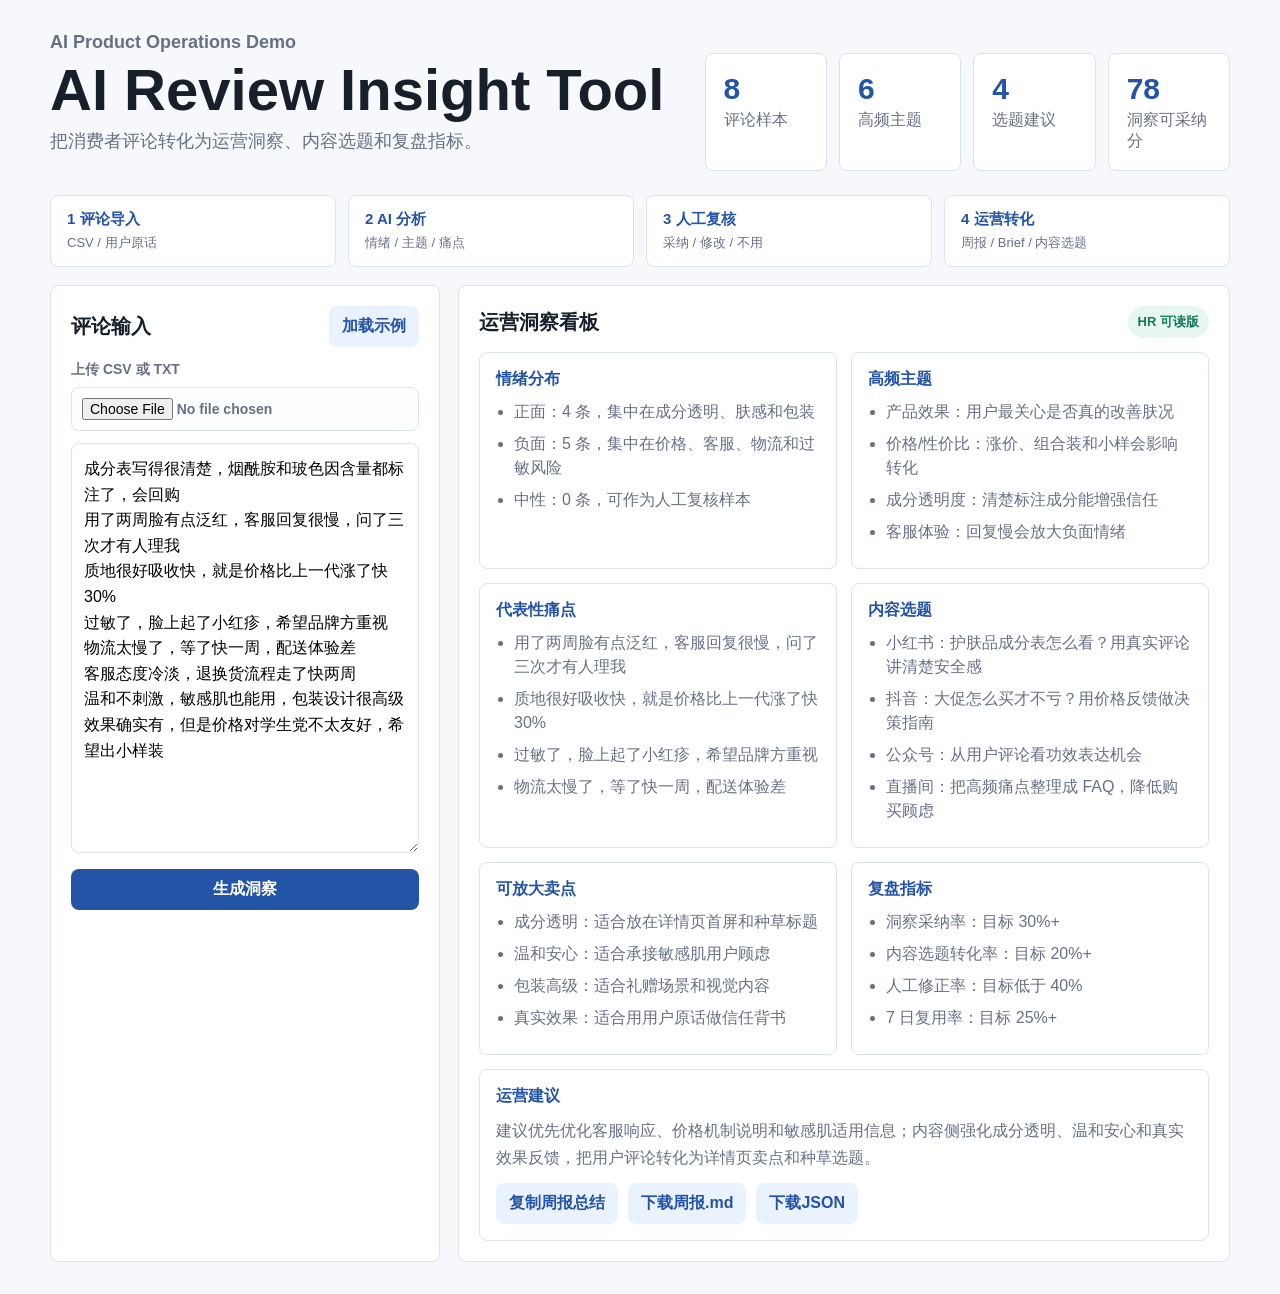
==== docs/index.html @ e7422383 "Add GitHub Pages demo entry" ====
<!doctype html>
<html lang="zh-CN">
  <head>
    <meta charset="UTF-8" />
    <meta name="viewport" content="width=device-width, initial-scale=1.0" />
    <title>AI Review Insight Tool</title>
    <link rel="stylesheet" href="style.css" />
  </head>
  <body>
    <main class="page">
      <section class="hero">
        <div>
          <p class="eyebrow">AI Product Operations Demo</p>
          <h1>AI Review Insight Tool</h1>
          <p>把消费者评论转化为运营洞察、内容选题和复盘指标。</p>
        </div>
        <div class="metrics">
          <div><strong id="reviewCount">25</strong><span>评论样本</span></div>
          <div><strong id="painCount">6</strong><span>高频主题</span></div>
          <div><strong id="topicCount">4</strong><span>选题建议</span></div>
          <div><strong id="adoptionScore">82</strong><span>洞察可采纳分</span></div>
        </div>
      </section>

      <section class="workflow">
        <div><strong>1 评论导入</strong><span>CSV / 用户原话</span></div>
        <div><strong>2 AI 分析</strong><span>情绪 / 主题 / 痛点</span></div>
        <div><strong>3 人工复核</strong><span>采纳 / 修改 / 不用</span></div>
        <div><strong>4 运营转化</strong><span>周报 / Brief / 内容选题</span></div>
      </section>

      <section class="workspace">
        <aside class="panel">
          <div class="panel-title">
            <h2>评论输入</h2>
            <button id="loadSample" type="button">加载示例</button>
          </div>
          <label class="file-control">
            上传 CSV 或 TXT
            <input id="fileInput" type="file" accept=".csv,.txt" />
          </label>
          <textarea id="reviewInput" rows="15"></textarea>
          <button class="primary" id="analyzeButton" type="button">生成洞察</button>
        </aside>

        <section class="panel">
          <div class="panel-title">
            <h2>运营洞察看板</h2>
            <span class="badge">HR 可读版</span>
          </div>
          <div class="grid">
            <article>
              <h3>情绪分布</h3>
              <ul id="sentimentList"></ul>
            </article>
            <article>
              <h3>高频主题</h3>
              <ul id="themeList"></ul>
            </article>
            <article>
              <h3>代表性痛点</h3>
              <ul id="painList"></ul>
            </article>
            <article>
              <h3>内容选题</h3>
              <ul id="contentList"></ul>
            </article>
            <article>
              <h3>可放大卖点</h3>
              <ul id="sellingList"></ul>
            </article>
            <article>
              <h3>复盘指标</h3>
              <ul id="metricList"></ul>
            </article>
          </div>
          <section class="advice">
            <h3>运营建议</h3>
            <p id="adviceText"></p>
            <div class="actions">
              <button id="copySummary" type="button">复制周报总结</button>
              <button id="downloadReport" type="button">下载周报.md</button>
              <button id="downloadJson" type="button">下载JSON</button>
            </div>
          </section>
        </section>
      </section>
    </main>
    <script src="app.js"></script>
  </body>
</html>
---- docs/style.css ----
:root {
  --bg: #f6f8fb;
  --surface: #fff;
  --line: #dbe3ef;
  --text: #17202a;
  --muted: #667085;
  --blue: #2454a6;
  --soft: #eaf1ff;
  --green: #13795b;
}

* {
  box-sizing: border-box;
}

body {
  margin: 0;
  font-family: -apple-system, BlinkMacSystemFont, "PingFang SC", "Microsoft YaHei", sans-serif;
  color: var(--text);
  background: var(--bg);
}

button,
textarea,
input {
  font: inherit;
}

.page {
  width: min(1180px, calc(100% - 32px));
  margin: 0 auto;
  padding: 32px 0;
}

.hero {
  display: grid;
  grid-template-columns: 1.2fr 1fr;
  gap: 24px;
  align-items: end;
  padding-bottom: 24px;
}

.eyebrow {
  margin: 0 0 8px;
  color: var(--blue);
  font-size: 13px;
  font-weight: 800;
}

h1,
h2,
h3,
p {
  margin-top: 0;
}

h1 {
  margin-bottom: 10px;
  font-size: clamp(34px, 5vw, 58px);
  line-height: 1;
}

.hero p {
  color: var(--muted);
  font-size: 18px;
}

.metrics {
  display: grid;
  grid-template-columns: repeat(4, 1fr);
  gap: 12px;
}

.metrics div,
.panel,
.grid article,
.advice,
.workflow div {
  border: 1px solid var(--line);
  border-radius: 8px;
  background: var(--surface);
}

.metrics div {
  padding: 18px;
}

.metrics strong {
  display: block;
  margin-bottom: 4px;
  color: var(--blue);
  font-size: 30px;
}

.metrics span,
li,
.advice p,
.workflow span {
  color: var(--muted);
}

.workflow {
  display: grid;
  grid-template-columns: repeat(4, 1fr);
  gap: 12px;
  margin-bottom: 18px;
}

.workflow div {
  padding: 14px 16px;
}

.workflow strong,
.workflow span {
  display: block;
}

.workflow strong {
  margin-bottom: 5px;
  color: var(--blue);
  font-size: 15px;
}

.workflow span {
  font-size: 13px;
}

.workspace {
  display: grid;
  grid-template-columns: 390px minmax(0, 1fr);
  gap: 18px;
}

.panel {
  padding: 20px;
}

.panel-title {
  display: flex;
  align-items: center;
  justify-content: space-between;
  gap: 12px;
  margin-bottom: 14px;
}

.panel-title h2 {
  margin-bottom: 0;
  font-size: 20px;
}

button {
  border: 0;
  border-radius: 8px;
  padding: 10px 13px;
  color: var(--blue);
  background: var(--soft);
  cursor: pointer;
  font-weight: 800;
}

.primary {
  width: 100%;
  margin-top: 12px;
  color: #fff;
  background: var(--blue);
}

.file-control {
  display: grid;
  gap: 8px;
  margin-bottom: 12px;
  color: var(--muted);
  font-size: 14px;
  font-weight: 700;
}

.file-control input {
  width: 100%;
  border: 1px solid var(--line);
  border-radius: 8px;
  padding: 10px;
  background: #fbfdff;
  color: var(--muted);
}

textarea {
  width: 100%;
  min-height: 360px;
  border: 1px solid var(--line);
  border-radius: 8px;
  padding: 12px;
  resize: vertical;
  line-height: 1.6;
}

.badge {
  border-radius: 999px;
  padding: 7px 10px;
  color: var(--green);
  background: #e8f6f2;
  font-size: 13px;
  font-weight: 800;
}

.grid {
  display: grid;
  grid-template-columns: repeat(2, minmax(0, 1fr));
  gap: 14px;
}

.grid article,
.advice {
  padding: 16px;
}

h3 {
  margin-bottom: 10px;
  color: var(--blue);
  font-size: 16px;
}

ul {
  margin: 0;
  padding-left: 18px;
}

li {
  margin-bottom: 8px;
  line-height: 1.5;
}

.advice {
  margin-top: 14px;
}

.advice p {
  margin-bottom: 0;
  line-height: 1.7;
}

.actions {
  display: flex;
  flex-wrap: wrap;
  gap: 10px;
  margin-top: 12px;
}

@media (max-width: 880px) {
  .hero,
  .workspace,
  .metrics,
  .grid,
  .workflow {
    grid-template-columns: 1fr;
  }
}
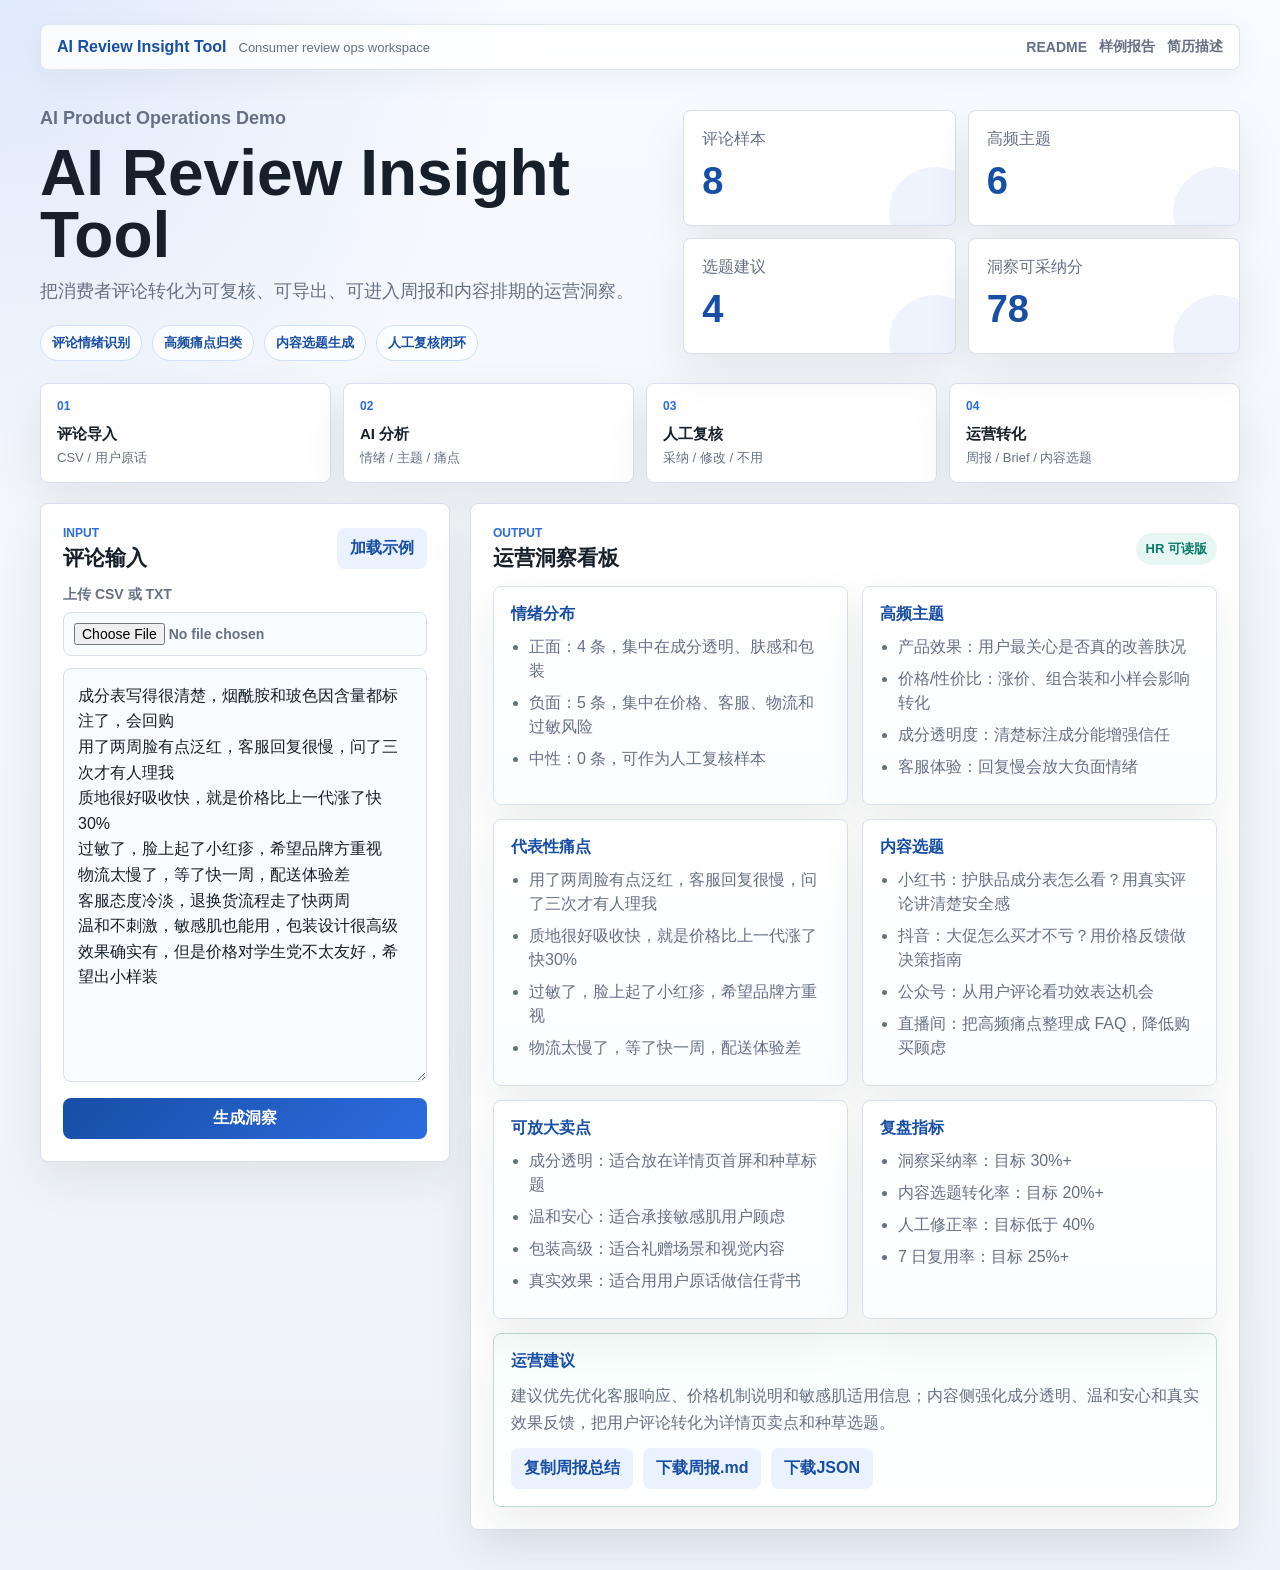
==== commit 3db5891a: "Polish demo page visual design" ====
--- a/docs/index.html
+++ b/docs/index.html
@@ -8,31 +8,52 @@
   </head>
   <body>
     <main class="page">
+      <header class="topbar">
+        <div>
+          <strong>AI Review Insight Tool</strong>
+          <span>Consumer review ops workspace</span>
+        </div>
+        <nav aria-label="Project links">
+          <a href="https://github.com/mluo87716-png/ai-review-insight-tool">README</a>
+          <a href="https://github.com/mluo87716-png/ai-review-insight-tool/blob/main/output/insight_report.md">样例报告</a>
+          <a href="https://github.com/mluo87716-png/ai-review-insight-tool/blob/main/docs/resume-summary.md">简历描述</a>
+        </nav>
+      </header>
+
       <section class="hero">
         <div>
           <p class="eyebrow">AI Product Operations Demo</p>
           <h1>AI Review Insight Tool</h1>
-          <p>把消费者评论转化为运营洞察、内容选题和复盘指标。</p>
+          <p>把消费者评论转化为可复核、可导出、可进入周报和内容排期的运营洞察。</p>
+          <div class="hero-tags" aria-label="Core capabilities">
+            <span>评论情绪识别</span>
+            <span>高频痛点归类</span>
+            <span>内容选题生成</span>
+            <span>人工复核闭环</span>
+          </div>
         </div>
         <div class="metrics">
-          <div><strong id="reviewCount">25</strong><span>评论样本</span></div>
-          <div><strong id="painCount">6</strong><span>高频主题</span></div>
-          <div><strong id="topicCount">4</strong><span>选题建议</span></div>
-          <div><strong id="adoptionScore">82</strong><span>洞察可采纳分</span></div>
+          <div><span>评论样本</span><strong id="reviewCount">25</strong></div>
+          <div><span>高频主题</span><strong id="painCount">6</strong></div>
+          <div><span>选题建议</span><strong id="topicCount">4</strong></div>
+          <div><span>洞察可采纳分</span><strong id="adoptionScore">82</strong></div>
         </div>
       </section>
 
       <section class="workflow">
-        <div><strong>1 评论导入</strong><span>CSV / 用户原话</span></div>
-        <div><strong>2 AI 分析</strong><span>情绪 / 主题 / 痛点</span></div>
-        <div><strong>3 人工复核</strong><span>采纳 / 修改 / 不用</span></div>
-        <div><strong>4 运营转化</strong><span>周报 / Brief / 内容选题</span></div>
+        <div><span>01</span><strong>评论导入</strong><small>CSV / 用户原话</small></div>
+        <div><span>02</span><strong>AI 分析</strong><small>情绪 / 主题 / 痛点</small></div>
+        <div><span>03</span><strong>人工复核</strong><small>采纳 / 修改 / 不用</small></div>
+        <div><span>04</span><strong>运营转化</strong><small>周报 / Brief / 内容选题</small></div>
       </section>
 
       <section class="workspace">
         <aside class="panel">
           <div class="panel-title">
-            <h2>评论输入</h2>
+            <div>
+              <p class="section-kicker">Input</p>
+              <h2>评论输入</h2>
+            </div>
             <button id="loadSample" type="button">加载示例</button>
           </div>
           <label class="file-control">
@@ -45,7 +66,10 @@
 
         <section class="panel">
           <div class="panel-title">
-            <h2>运营洞察看板</h2>
+            <div>
+              <p class="section-kicker">Output</p>
+              <h2>运营洞察看板</h2>
+            </div>
             <span class="badge">HR 可读版</span>
           </div>
           <div class="grid">
--- a/docs/style.css
+++ b/docs/style.css
@@ -1,12 +1,16 @@
 :root {
-  --bg: #f6f8fb;
-  --surface: #fff;
-  --line: #dbe3ef;
+  --bg: #f3f6fb;
+  --surface: #ffffff;
+  --surface-soft: #f8fbff;
+  --line: #d7e0ec;
   --text: #17202a;
   --muted: #667085;
-  --blue: #2454a6;
-  --soft: #eaf1ff;
-  --green: #13795b;
+  --blue: #174ea6;
+  --blue-2: #2d6cdf;
+  --soft: #eaf2ff;
+  --green: #087c6b;
+  --green-soft: #e7f6f2;
+  --shadow: 0 18px 45px rgba(23, 32, 42, 0.08);
 }
 
 * {
@@ -17,7 +21,9 @@
   margin: 0;
   font-family: -apple-system, BlinkMacSystemFont, "PingFang SC", "Microsoft YaHei", sans-serif;
   color: var(--text);
-  background: var(--bg);
+  background:
+    radial-gradient(circle at top left, rgba(45, 108, 223, 0.12), transparent 32rem),
+    linear-gradient(180deg, #f8fbff 0%, var(--bg) 36%, #eef3f9 100%);
 }
 
 button,
@@ -27,17 +33,58 @@
 }
 
 .page {
-  width: min(1180px, calc(100% - 32px));
+  width: min(1200px, calc(100% - 32px));
   margin: 0 auto;
-  padding: 32px 0;
+  padding: 24px 0 40px;
+}
+
+.topbar {
+  display: flex;
+  align-items: center;
+  justify-content: space-between;
+  gap: 20px;
+  margin-bottom: 34px;
+  border: 1px solid rgba(215, 224, 236, 0.8);
+  border-radius: 8px;
+  padding: 13px 16px;
+  background: rgba(255, 255, 255, 0.78);
+  box-shadow: 0 8px 30px rgba(23, 32, 42, 0.05);
+  backdrop-filter: blur(14px);
+}
+
+.topbar div,
+.topbar nav {
+  display: flex;
+  align-items: center;
+  gap: 12px;
+}
+
+.topbar strong {
+  color: var(--blue);
+}
+
+.topbar span {
+  color: var(--muted);
+  font-size: 13px;
+}
+
+.topbar a {
+  color: var(--muted);
+  font-size: 14px;
+  font-weight: 700;
+  text-decoration: none;
+}
+
+.topbar a:hover {
+  color: var(--blue);
 }
 
 .hero {
   display: grid;
-  grid-template-columns: 1.2fr 1fr;
-  gap: 24px;
-  align-items: end;
-  padding-bottom: 24px;
+  grid-template-columns: minmax(0, 1.05fr) minmax(420px, 0.95fr);
+  gap: 28px;
+  align-items: center;
+  padding-bottom: 22px;
 }
 
 .eyebrow {
@@ -56,18 +103,38 @@
 
 h1 {
   margin-bottom: 10px;
-  font-size: clamp(34px, 5vw, 58px);
-  line-height: 1;
+  font-size: clamp(38px, 5vw, 64px);
+  line-height: 0.98;
+  letter-spacing: 0;
 }
 
 .hero p {
+  max-width: 680px;
   color: var(--muted);
   font-size: 18px;
+  line-height: 1.65;
+}
+
+.hero-tags {
+  display: flex;
+  flex-wrap: wrap;
+  gap: 10px;
+  margin-top: 18px;
+}
+
+.hero-tags span {
+  border: 1px solid #cfe0f8;
+  border-radius: 999px;
+  padding: 8px 11px;
+  color: var(--blue);
+  background: rgba(255, 255, 255, 0.72);
+  font-size: 13px;
+  font-weight: 800;
 }
 
 .metrics {
   display: grid;
-  grid-template-columns: repeat(4, 1fr);
+  grid-template-columns: repeat(2, minmax(0, 1fr));
   gap: 12px;
 }
 
@@ -79,60 +146,85 @@
   border: 1px solid var(--line);
   border-radius: 8px;
   background: var(--surface);
+  box-shadow: var(--shadow);
 }
 
 .metrics div {
+  position: relative;
+  overflow: hidden;
+  min-height: 116px;
   padding: 18px;
 }
 
-.metrics strong {
-  display: block;
-  margin-bottom: 4px;
-  color: var(--blue);
-  font-size: 30px;
+.metrics div::after {
+  position: absolute;
+  right: -26px;
+  bottom: -34px;
+  width: 92px;
+  height: 92px;
+  border-radius: 999px;
+  background: rgba(45, 108, 223, 0.08);
+  content: "";
 }
 
 .metrics span,
 li,
 .advice p,
-.workflow span {
-  color: var(--muted);
+.workflow small {
+  color: var(--muted);
+}
+
+.metrics strong {
+  display: block;
+  margin-top: 12px;
+  color: var(--blue);
+  font-size: 38px;
+  line-height: 1;
 }
 
 .workflow {
   display: grid;
   grid-template-columns: repeat(4, 1fr);
   gap: 12px;
-  margin-bottom: 18px;
+  margin-bottom: 20px;
 }
 
 .workflow div {
-  padding: 14px 16px;
+  padding: 15px 16px;
 }
 
 .workflow strong,
+.workflow span,
+.workflow small {
+  display: block;
+}
+
 .workflow span {
-  display: block;
+  margin-bottom: 12px;
+  color: var(--blue-2);
+  font-size: 12px;
+  font-weight: 900;
 }
 
 .workflow strong {
   margin-bottom: 5px;
-  color: var(--blue);
+  color: var(--text);
   font-size: 15px;
 }
 
-.workflow span {
+.workflow small {
   font-size: 13px;
 }
 
 .workspace {
   display: grid;
-  grid-template-columns: 390px minmax(0, 1fr);
-  gap: 18px;
+  grid-template-columns: 410px minmax(0, 1fr);
+  gap: 20px;
+  align-items: start;
 }
 
 .panel {
-  padding: 20px;
+  padding: 22px;
 }
 
 .panel-title {
@@ -145,7 +237,16 @@
 
 .panel-title h2 {
   margin-bottom: 0;
-  font-size: 20px;
+  font-size: 21px;
+}
+
+.section-kicker {
+  margin-bottom: 4px;
+  color: var(--blue-2);
+  font-size: 12px;
+  font-weight: 900;
+  letter-spacing: 0;
+  text-transform: uppercase;
 }
 
 button {
@@ -156,13 +257,19 @@
   background: var(--soft);
   cursor: pointer;
   font-weight: 800;
+  transition: transform 0.15s ease, box-shadow 0.15s ease, background 0.15s ease;
+}
+
+button:hover {
+  transform: translateY(-1px);
+  box-shadow: 0 8px 18px rgba(23, 78, 166, 0.13);
 }
 
 .primary {
   width: 100%;
   margin-top: 12px;
-  color: #fff;
-  background: var(--blue);
+  color: #ffffff;
+  background: linear-gradient(135deg, var(--blue), var(--blue-2));
 }
 
 .file-control {
@@ -179,8 +286,8 @@
   border: 1px solid var(--line);
   border-radius: 8px;
   padding: 10px;
-  background: #fbfdff;
-  color: var(--muted);
+  color: var(--muted);
+  background: var(--surface-soft);
 }
 
 textarea {
@@ -188,16 +295,25 @@
   min-height: 360px;
   border: 1px solid var(--line);
   border-radius: 8px;
-  padding: 12px;
+  padding: 14px;
   resize: vertical;
+  color: var(--text);
+  background: var(--surface-soft);
   line-height: 1.6;
+  outline: none;
+}
+
+textarea:focus,
+.file-control input:focus {
+  border-color: #8fb4ef;
+  box-shadow: 0 0 0 3px rgba(45, 108, 223, 0.12);
 }
 
 .badge {
   border-radius: 999px;
   padding: 7px 10px;
   color: var(--green);
-  background: #e8f6f2;
+  background: var(--green-soft);
   font-size: 13px;
   font-weight: 800;
 }
@@ -210,7 +326,15 @@
 
 .grid article,
 .advice {
-  padding: 16px;
+  padding: 17px;
+}
+
+.grid article {
+  background: linear-gradient(180deg, #ffffff 0%, #fbfdff 100%);
+}
+
+.grid article:hover {
+  border-color: #bdd0ed;
 }
 
 h3 {
@@ -231,6 +355,8 @@
 
 .advice {
   margin-top: 14px;
+  border-color: #bddccd;
+  background: linear-gradient(180deg, #f7fffc 0%, #ffffff 100%);
 }
 
 .advice p {
@@ -246,6 +372,13 @@
 }
 
 @media (max-width: 880px) {
+  .topbar,
+  .topbar div,
+  .topbar nav {
+    align-items: flex-start;
+    flex-direction: column;
+  }
+
   .hero,
   .workspace,
   .metrics,
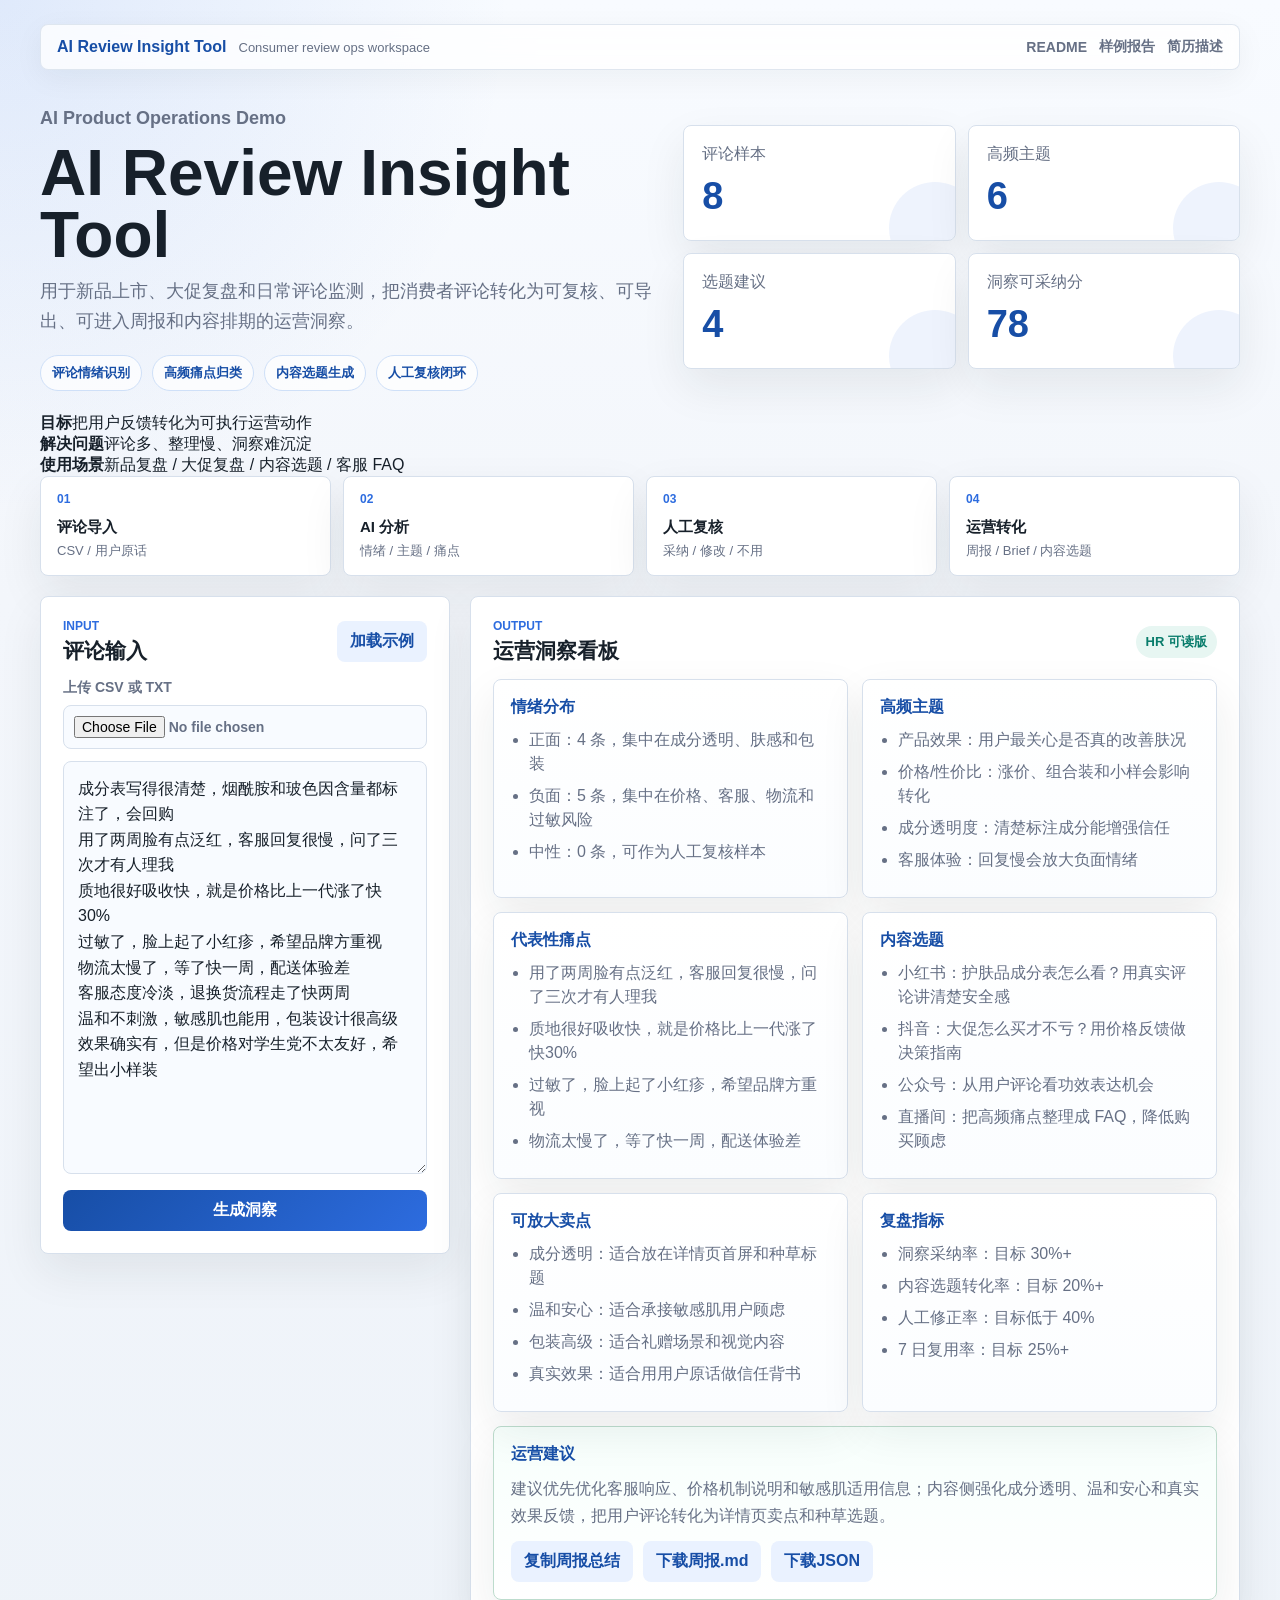
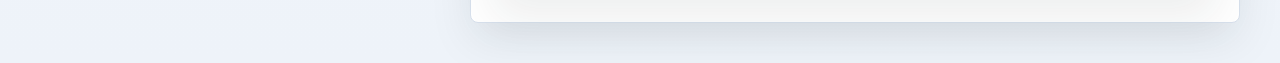
==== commit 8a5975f1: "Update GitHub links after username change" ====
--- a/docs/index.html
+++ b/docs/index.html
@@ -14,9 +14,9 @@
           <span>Consumer review ops workspace</span>
         </div>
         <nav aria-label="Project links">
-          <a href="https://github.com/mluo87716-png/ai-review-insight-tool">README</a>
-          <a href="https://github.com/mluo87716-png/ai-review-insight-tool/blob/main/output/insight_report.md">样例报告</a>
-          <a href="https://github.com/mluo87716-png/ai-review-insight-tool/blob/main/docs/resume-summary.md">简历描述</a>
+          <a href="https://github.com/Sophia7877/ai-review-insight-tool">README</a>
+          <a href="https://github.com/Sophia7877/ai-review-insight-tool/blob/main/output/insight_report.md">样例报告</a>
+          <a href="https://github.com/Sophia7877/ai-review-insight-tool/blob/main/docs/resume-summary.md">简历描述</a>
         </nav>
       </header>
 
@@ -24,7 +24,7 @@
         <div>
           <p class="eyebrow">AI Product Operations Demo</p>
           <h1>AI Review Insight Tool</h1>
-          <p>把消费者评论转化为可复核、可导出、可进入周报和内容排期的运营洞察。</p>
+          <p>用于新品上市、大促复盘和日常评论监测，把消费者评论转化为可复核、可导出、可进入周报和内容排期的运营洞察。</p>
           <div class="hero-tags" aria-label="Core capabilities">
             <span>评论情绪识别</span>
             <span>高频痛点归类</span>
@@ -38,6 +38,12 @@
           <div><span>选题建议</span><strong id="topicCount">4</strong></div>
           <div><span>洞察可采纳分</span><strong id="adoptionScore">82</strong></div>
         </div>
+      </section>
+
+      <section class="scenario-strip" aria-label="Use scenarios">
+        <div><strong>目标</strong><span>把用户反馈转化为可执行运营动作</span></div>
+        <div><strong>解决问题</strong><span>评论多、整理慢、洞察难沉淀</span></div>
+        <div><strong>使用场景</strong><span>新品复盘 / 大促复盘 / 内容选题 / 客服 FAQ</span></div>
       </section>
 
       <section class="workflow">
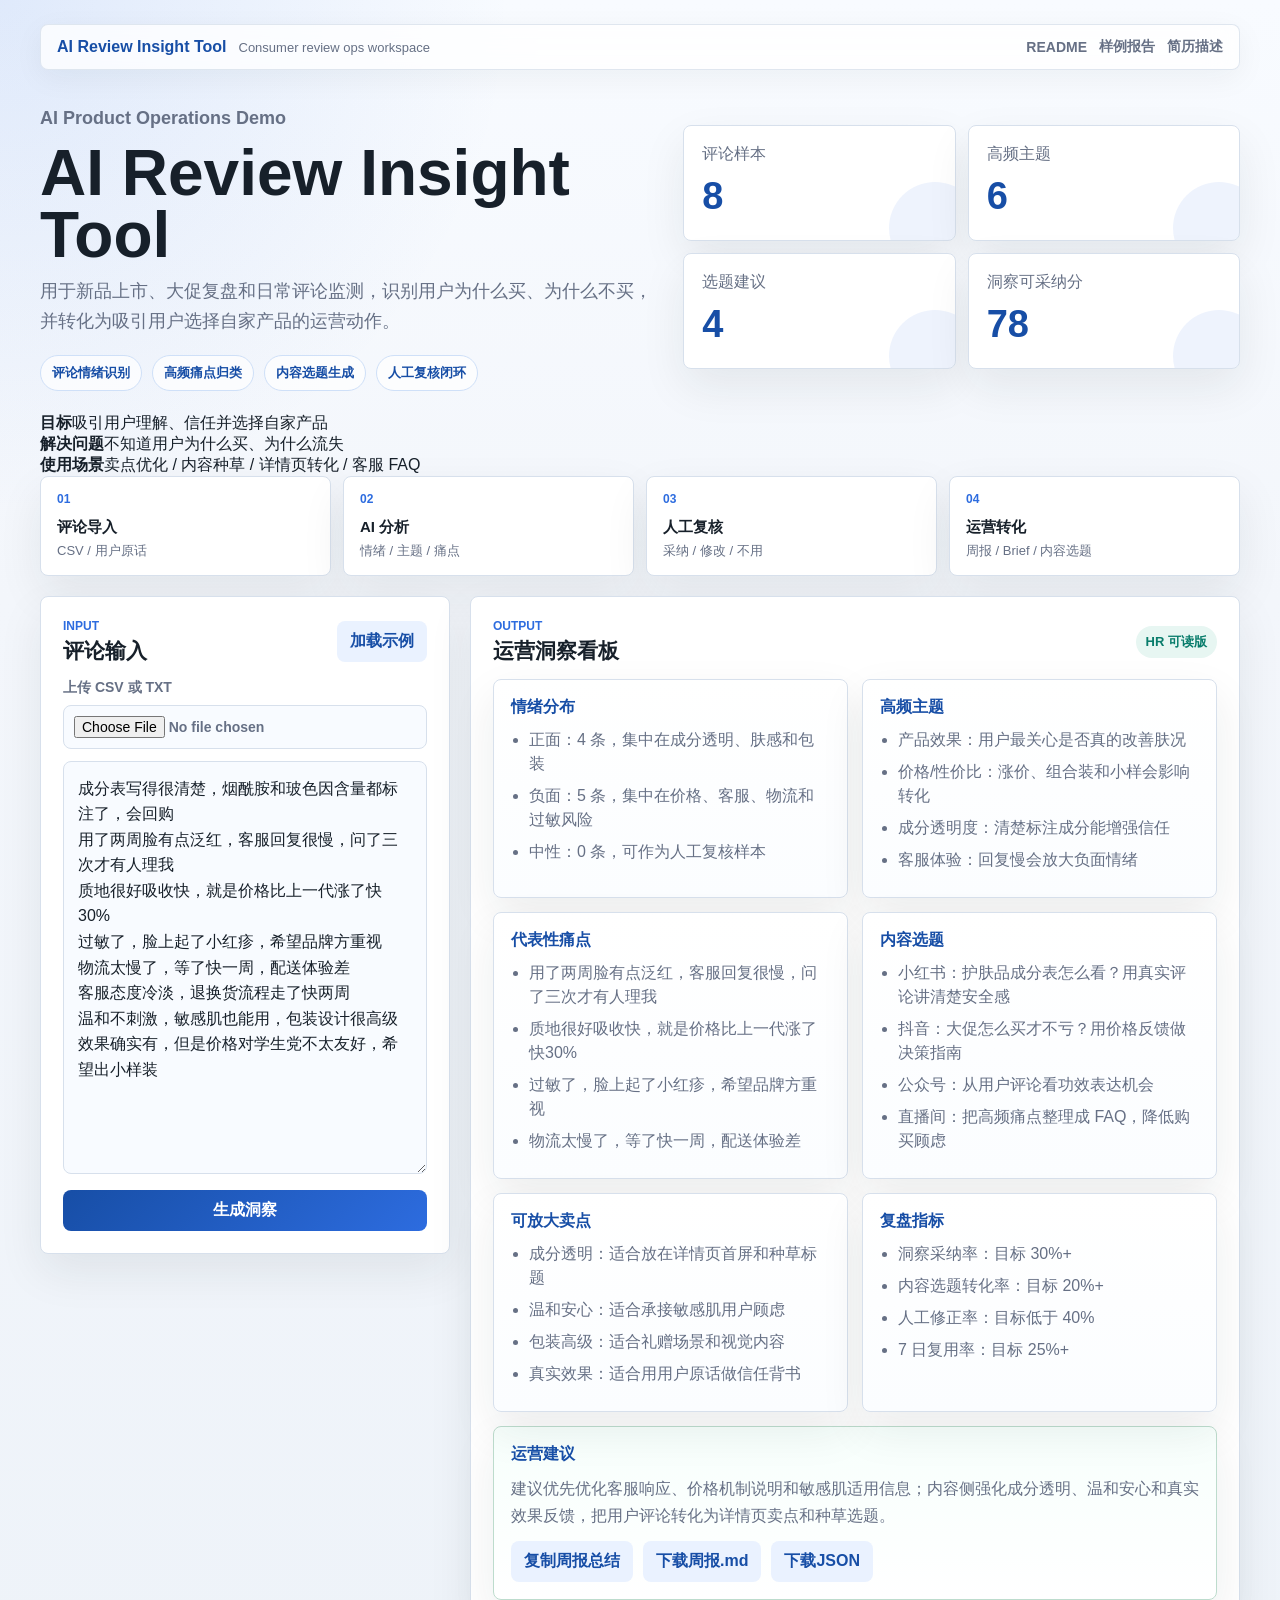
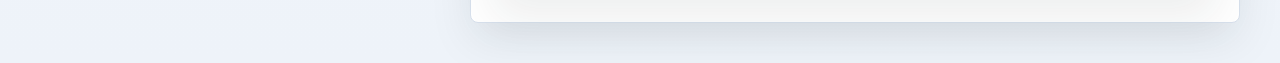
==== commit 65c57a7a: "Emphasize operations conversion value" ====
--- a/docs/index.html
+++ b/docs/index.html
@@ -24,7 +24,7 @@
         <div>
           <p class="eyebrow">AI Product Operations Demo</p>
           <h1>AI Review Insight Tool</h1>
-          <p>用于新品上市、大促复盘和日常评论监测，把消费者评论转化为可复核、可导出、可进入周报和内容排期的运营洞察。</p>
+          <p>用于新品上市、大促复盘和日常评论监测，识别用户为什么买、为什么不买，并转化为吸引用户选择自家产品的运营动作。</p>
           <div class="hero-tags" aria-label="Core capabilities">
             <span>评论情绪识别</span>
             <span>高频痛点归类</span>
@@ -41,9 +41,9 @@
       </section>
 
       <section class="scenario-strip" aria-label="Use scenarios">
-        <div><strong>目标</strong><span>把用户反馈转化为可执行运营动作</span></div>
-        <div><strong>解决问题</strong><span>评论多、整理慢、洞察难沉淀</span></div>
-        <div><strong>使用场景</strong><span>新品复盘 / 大促复盘 / 内容选题 / 客服 FAQ</span></div>
+        <div><strong>目标</strong><span>吸引用户理解、信任并选择自家产品</span></div>
+        <div><strong>解决问题</strong><span>不知道用户为什么买、为什么流失</span></div>
+        <div><strong>使用场景</strong><span>卖点优化 / 内容种草 / 详情页转化 / 客服 FAQ</span></div>
       </section>
 
       <section class="workflow">
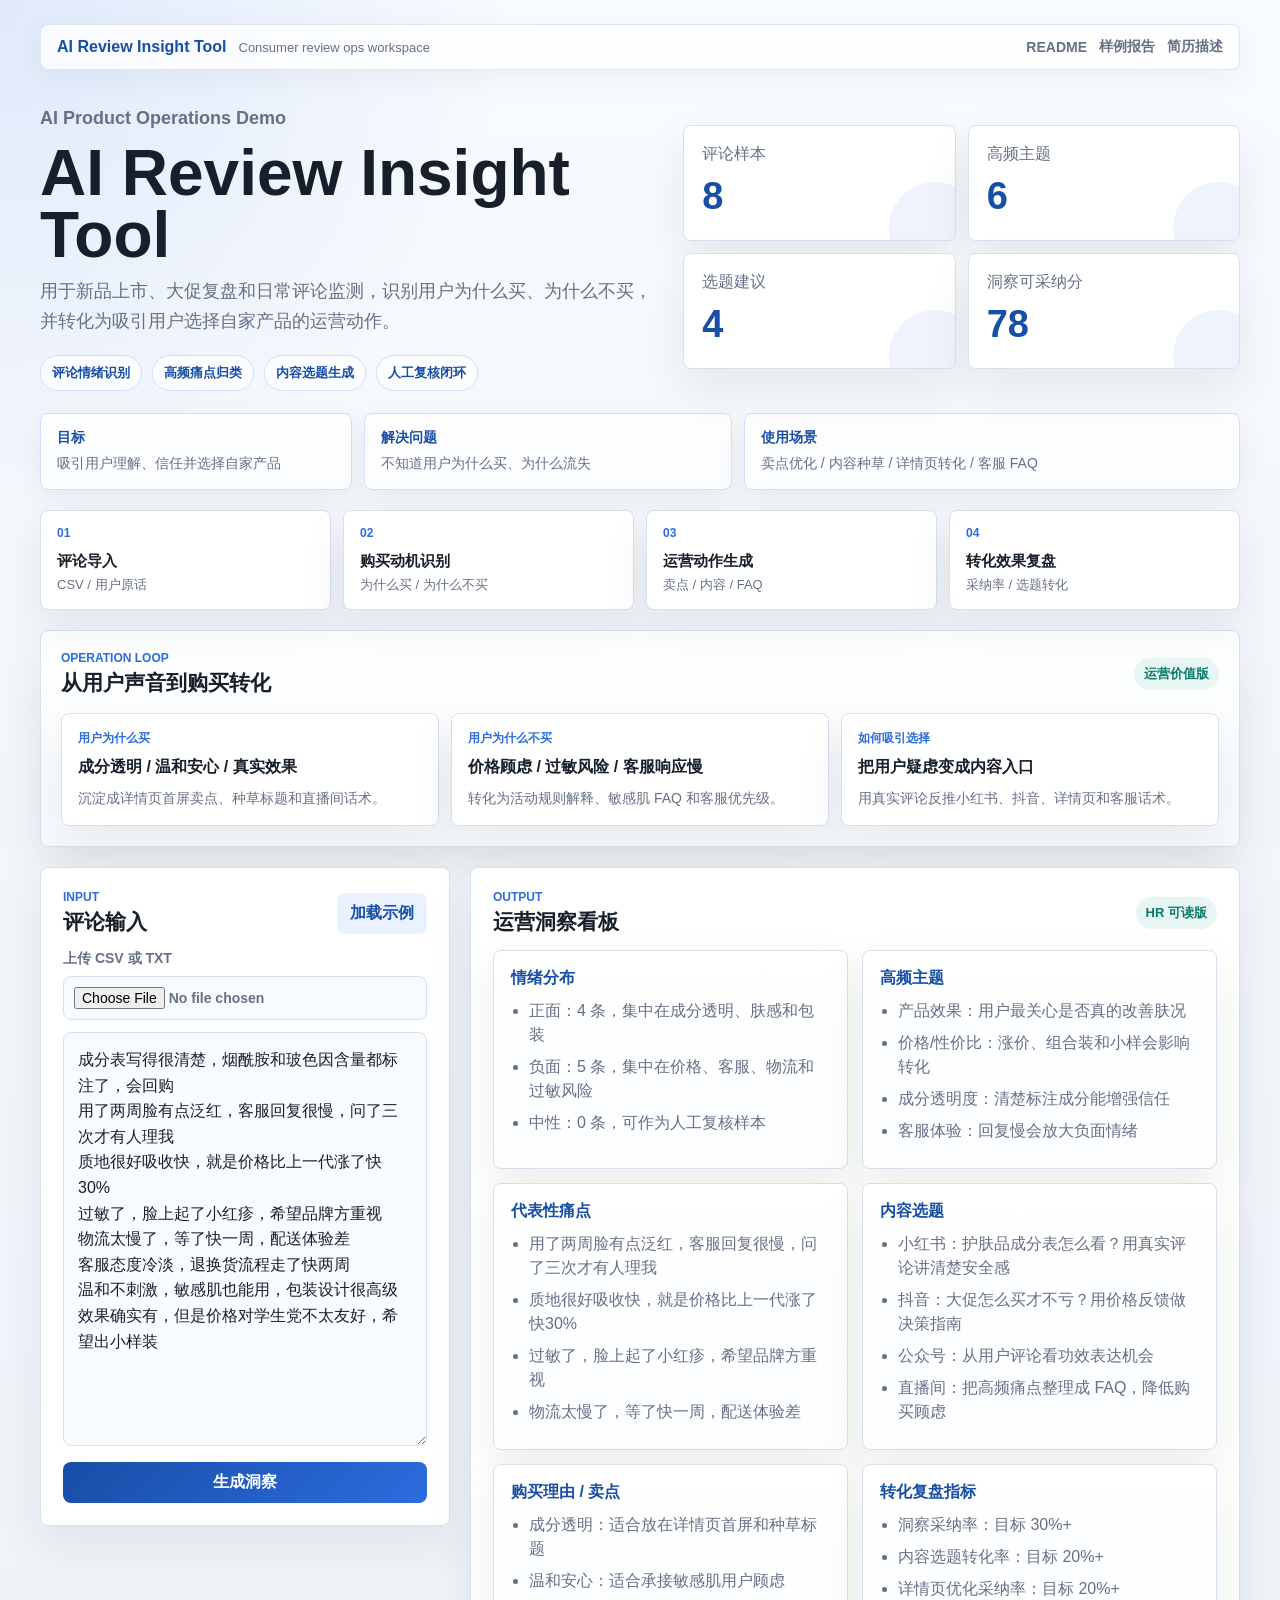
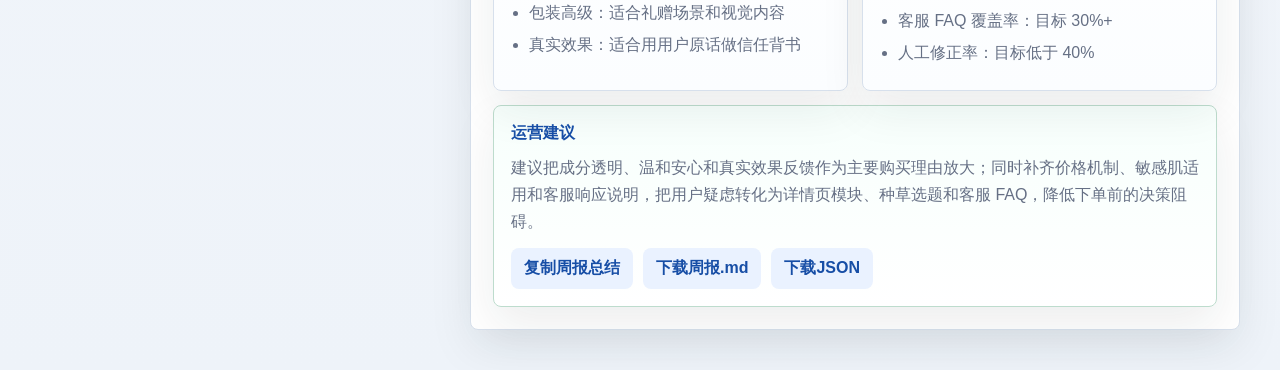
==== commit 6e077289: "Upgrade operations conversion narrative" ====
--- a/docs/index.html
+++ b/docs/index.html
@@ -48,9 +48,36 @@
 
       <section class="workflow">
         <div><span>01</span><strong>评论导入</strong><small>CSV / 用户原话</small></div>
-        <div><span>02</span><strong>AI 分析</strong><small>情绪 / 主题 / 痛点</small></div>
-        <div><span>03</span><strong>人工复核</strong><small>采纳 / 修改 / 不用</small></div>
-        <div><span>04</span><strong>运营转化</strong><small>周报 / Brief / 内容选题</small></div>
+        <div><span>02</span><strong>购买动机识别</strong><small>为什么买 / 为什么不买</small></div>
+        <div><span>03</span><strong>运营动作生成</strong><small>卖点 / 内容 / FAQ</small></div>
+        <div><span>04</span><strong>转化效果复盘</strong><small>采纳率 / 选题转化</small></div>
+      </section>
+
+      <section class="conversion-map">
+        <div class="panel-title">
+          <div>
+            <p class="section-kicker">Operation Loop</p>
+            <h2>从用户声音到购买转化</h2>
+          </div>
+          <span class="badge">运营价值版</span>
+        </div>
+        <div class="conversion-grid">
+          <article>
+            <span>用户为什么买</span>
+            <strong>成分透明 / 温和安心 / 真实效果</strong>
+            <p>沉淀成详情页首屏卖点、种草标题和直播间话术。</p>
+          </article>
+          <article>
+            <span>用户为什么不买</span>
+            <strong>价格顾虑 / 过敏风险 / 客服响应慢</strong>
+            <p>转化为活动规则解释、敏感肌 FAQ 和客服优先级。</p>
+          </article>
+          <article>
+            <span>如何吸引选择</span>
+            <strong>把用户疑虑变成内容入口</strong>
+            <p>用真实评论反推小红书、抖音、详情页和客服话术。</p>
+          </article>
+        </div>
       </section>
 
       <section class="workspace">
@@ -96,11 +123,11 @@
               <ul id="contentList"></ul>
             </article>
             <article>
-              <h3>可放大卖点</h3>
+              <h3>购买理由 / 卖点</h3>
               <ul id="sellingList"></ul>
             </article>
             <article>
-              <h3>复盘指标</h3>
+              <h3>转化复盘指标</h3>
               <ul id="metricList"></ul>
             </article>
           </div>
--- a/docs/style.css
+++ b/docs/style.css
@@ -142,7 +142,9 @@
 .panel,
 .grid article,
 .advice,
-.workflow div {
+.workflow div,
+.conversion-map,
+.conversion-grid article {
   border: 1px solid var(--line);
   border-radius: 8px;
   background: var(--surface);
@@ -189,8 +191,86 @@
   margin-bottom: 20px;
 }
 
+.scenario-strip {
+  display: grid;
+  grid-template-columns: 0.85fr 1fr 1.35fr;
+  gap: 12px;
+  margin-bottom: 20px;
+}
+
+.scenario-strip div {
+  border: 1px solid #cfe0f8;
+  border-radius: 8px;
+  padding: 15px 16px;
+  background: rgba(255, 255, 255, 0.78);
+  box-shadow: 0 10px 30px rgba(23, 32, 42, 0.06);
+}
+
+.scenario-strip strong,
+.scenario-strip span {
+  display: block;
+}
+
+.scenario-strip strong {
+  margin-bottom: 6px;
+  color: var(--blue);
+  font-size: 14px;
+}
+
+.scenario-strip span {
+  color: var(--muted);
+  font-size: 14px;
+  line-height: 1.5;
+}
+
 .workflow div {
   padding: 15px 16px;
+}
+
+.conversion-map {
+  margin-bottom: 20px;
+  padding: 20px;
+  background: linear-gradient(180deg, #ffffff 0%, #f7fbff 100%);
+}
+
+.conversion-map .panel-title {
+  margin-bottom: 16px;
+}
+
+.conversion-grid {
+  display: grid;
+  grid-template-columns: repeat(3, 1fr);
+  gap: 12px;
+}
+
+.conversion-grid article {
+  padding: 16px;
+}
+
+.conversion-grid span,
+.conversion-grid strong,
+.conversion-grid p {
+  display: block;
+}
+
+.conversion-grid span {
+  margin-bottom: 8px;
+  color: var(--blue-2);
+  font-size: 12px;
+  font-weight: 900;
+}
+
+.conversion-grid strong {
+  margin-bottom: 9px;
+  color: var(--text);
+  line-height: 1.45;
+}
+
+.conversion-grid p {
+  margin-bottom: 0;
+  color: var(--muted);
+  font-size: 14px;
+  line-height: 1.6;
 }
 
 .workflow strong,
@@ -383,7 +463,9 @@
   .workspace,
   .metrics,
   .grid,
-  .workflow {
+  .workflow,
+  .scenario-strip,
+  .conversion-grid {
     grid-template-columns: 1fr;
   }
 }
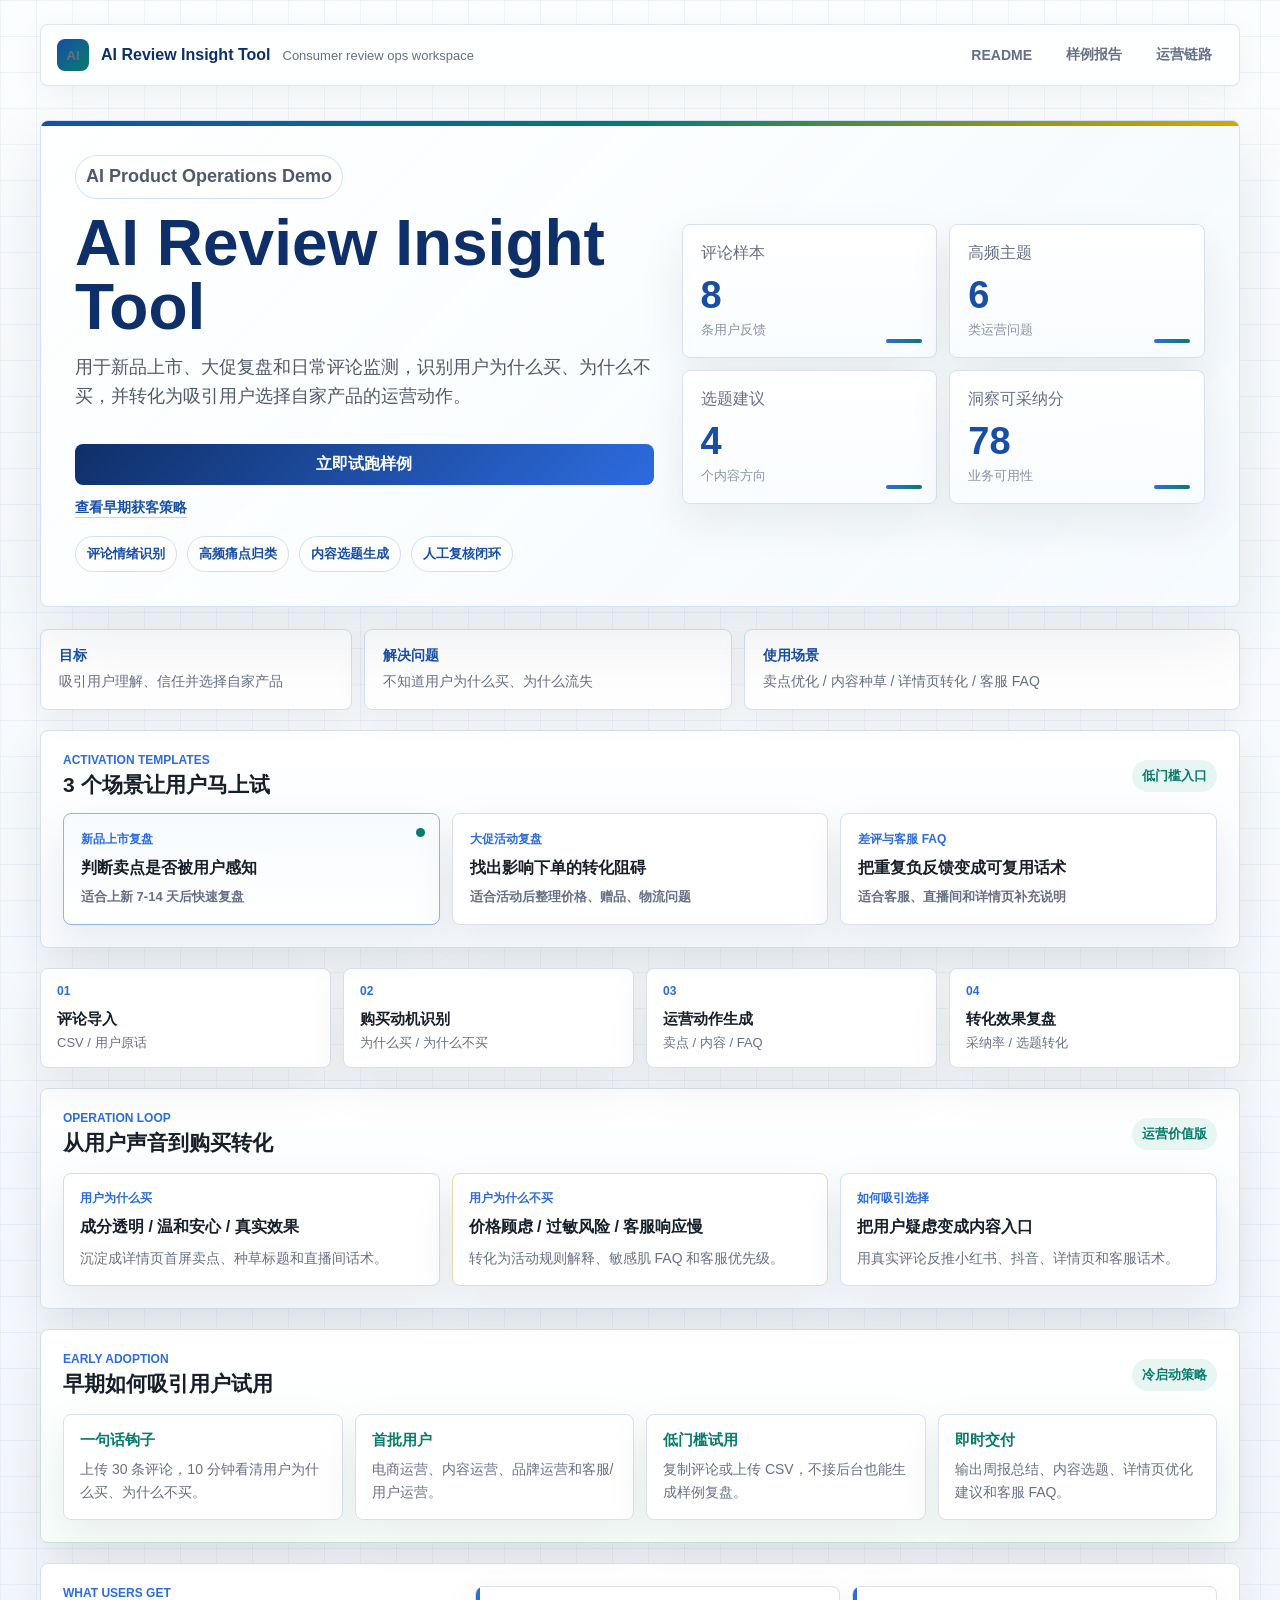
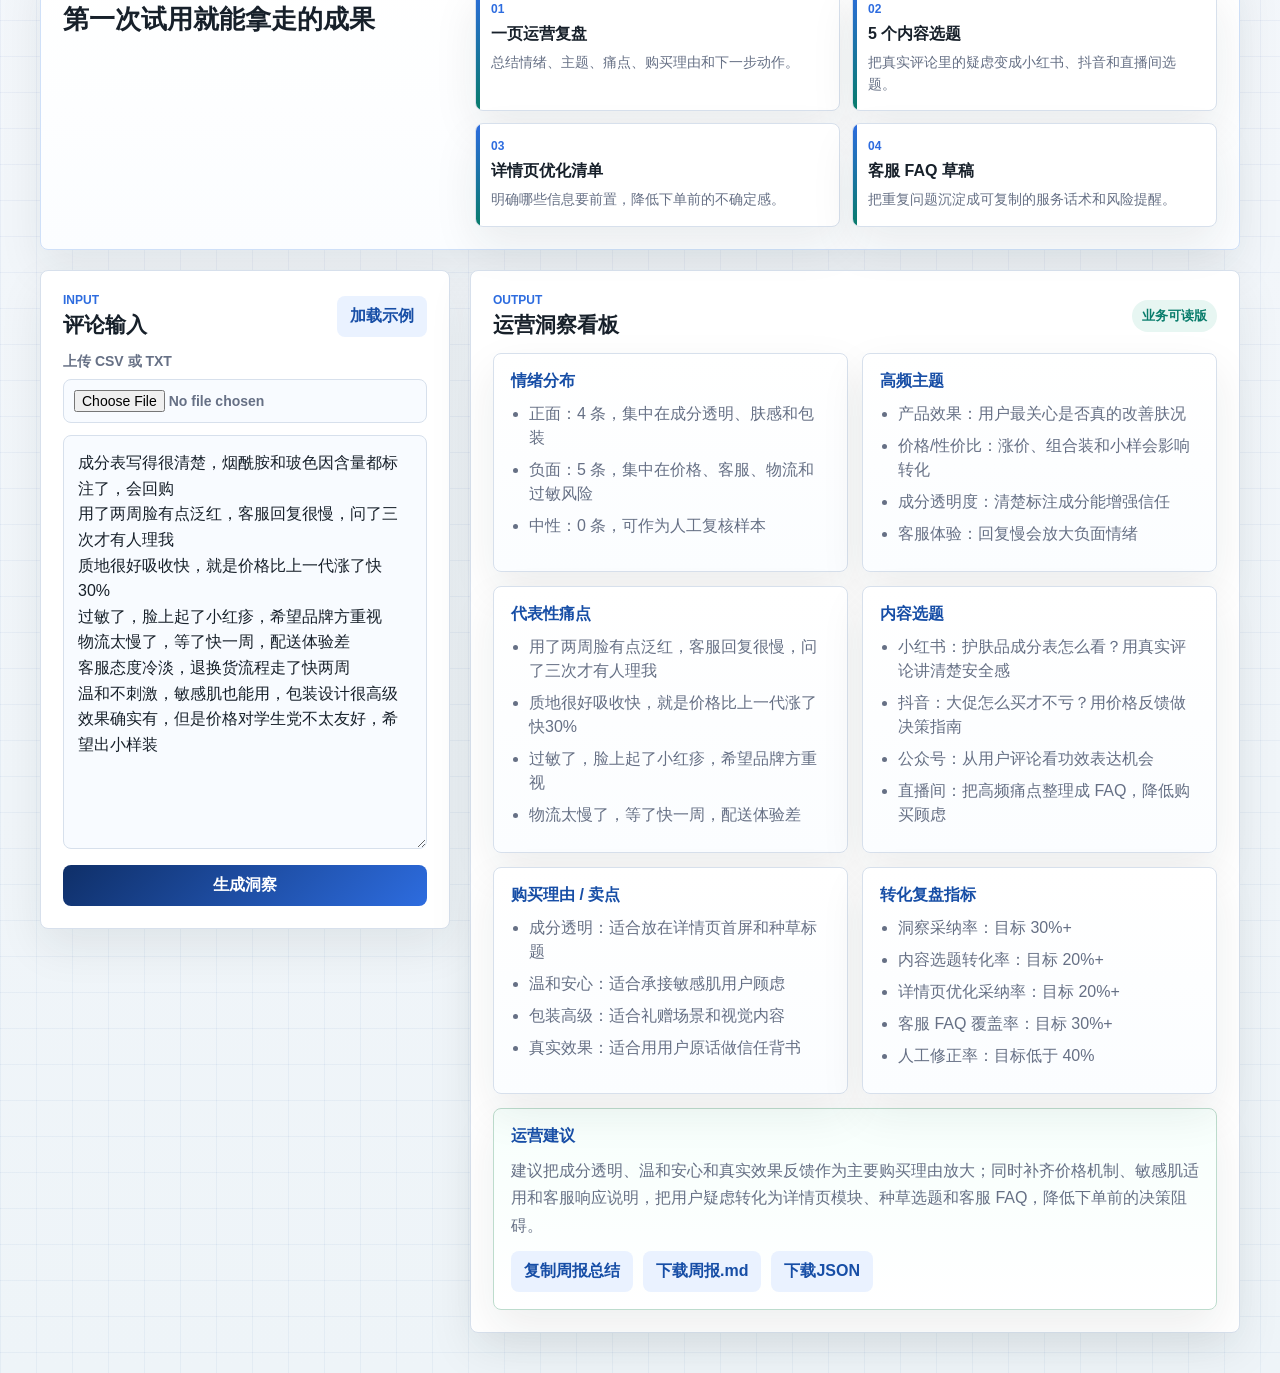
==== commit 861f1ff5: "Polish product demo visual design" ====
--- a/docs/index.html
+++ b/docs/index.html
@@ -10,13 +10,14 @@
     <main class="page">
       <header class="topbar">
         <div>
+          <span class="brand-mark">AI</span>
           <strong>AI Review Insight Tool</strong>
           <span>Consumer review ops workspace</span>
         </div>
         <nav aria-label="Project links">
           <a href="https://github.com/Sophia7877/ai-review-insight-tool">README</a>
           <a href="https://github.com/Sophia7877/ai-review-insight-tool/blob/main/output/insight_report.md">样例报告</a>
-          <a href="https://github.com/Sophia7877/ai-review-insight-tool/blob/main/docs/resume-summary.md">简历描述</a>
+          <a href="https://github.com/Sophia7877/ai-review-insight-tool/blob/main/docs/operation-loop.md">运营链路</a>
         </nav>
       </header>
 
@@ -25,6 +26,10 @@
           <p class="eyebrow">AI Product Operations Demo</p>
           <h1>AI Review Insight Tool</h1>
           <p>用于新品上市、大促复盘和日常评论监测，识别用户为什么买、为什么不买，并转化为吸引用户选择自家产品的运营动作。</p>
+          <div class="hero-actions">
+            <button class="primary inline-action" id="startDemo" type="button">立即试跑样例</button>
+            <a href="early-adoption.md">查看早期获客策略</a>
+          </div>
           <div class="hero-tags" aria-label="Core capabilities">
             <span>评论情绪识别</span>
             <span>高频痛点归类</span>
@@ -33,10 +38,10 @@
           </div>
         </div>
         <div class="metrics">
-          <div><span>评论样本</span><strong id="reviewCount">25</strong></div>
-          <div><span>高频主题</span><strong id="painCount">6</strong></div>
-          <div><span>选题建议</span><strong id="topicCount">4</strong></div>
-          <div><span>洞察可采纳分</span><strong id="adoptionScore">82</strong></div>
+          <div><span>评论样本</span><strong id="reviewCount">25</strong><small>条用户反馈</small></div>
+          <div><span>高频主题</span><strong id="painCount">6</strong><small>类运营问题</small></div>
+          <div><span>选题建议</span><strong id="topicCount">4</strong><small>个内容方向</small></div>
+          <div><span>洞察可采纳分</span><strong id="adoptionScore">82</strong><small>业务可用性</small></div>
         </div>
       </section>
 
@@ -44,6 +49,33 @@
         <div><strong>目标</strong><span>吸引用户理解、信任并选择自家产品</span></div>
         <div><strong>解决问题</strong><span>不知道用户为什么买、为什么流失</span></div>
         <div><strong>使用场景</strong><span>卖点优化 / 内容种草 / 详情页转化 / 客服 FAQ</span></div>
+      </section>
+
+      <section class="template-lab">
+        <div class="panel-title">
+          <div>
+            <p class="section-kicker">Activation Templates</p>
+            <h2>3 个场景让用户马上试</h2>
+          </div>
+          <span class="badge">低门槛入口</span>
+        </div>
+        <div class="template-grid">
+          <button class="template-card active" type="button" data-template="launch">
+            <span>新品上市复盘</span>
+            <strong>判断卖点是否被用户感知</strong>
+            <small>适合上新 7-14 天后快速复盘</small>
+          </button>
+          <button class="template-card" type="button" data-template="campaign">
+            <span>大促活动复盘</span>
+            <strong>找出影响下单的转化阻碍</strong>
+            <small>适合活动后整理价格、赠品、物流问题</small>
+          </button>
+          <button class="template-card" type="button" data-template="negative">
+            <span>差评与客服 FAQ</span>
+            <strong>把重复负反馈变成可复用话术</strong>
+            <small>适合客服、直播间和详情页补充说明</small>
+          </button>
+        </div>
       </section>
 
       <section class="workflow">
@@ -80,7 +112,48 @@
         </div>
       </section>
 
-      <section class="workspace">
+      <section class="growth-map">
+        <div class="panel-title">
+          <div>
+            <p class="section-kicker">Early Adoption</p>
+            <h2>早期如何吸引用户试用</h2>
+          </div>
+          <span class="badge">冷启动策略</span>
+        </div>
+        <div class="growth-grid">
+          <article>
+            <strong>一句话钩子</strong>
+            <p>上传 30 条评论，10 分钟看清用户为什么买、为什么不买。</p>
+          </article>
+          <article>
+            <strong>首批用户</strong>
+            <p>电商运营、内容运营、品牌运营和客服/用户运营。</p>
+          </article>
+          <article>
+            <strong>低门槛试用</strong>
+            <p>复制评论或上传 CSV，不接后台也能生成样例复盘。</p>
+          </article>
+          <article>
+            <strong>即时交付</strong>
+            <p>输出周报总结、内容选题、详情页优化建议和客服 FAQ。</p>
+          </article>
+        </div>
+      </section>
+
+      <section class="outcome-wall">
+        <div>
+          <p class="section-kicker">What users get</p>
+          <h2>第一次试用就能拿走的成果</h2>
+        </div>
+        <div class="outcome-grid">
+          <article><span>01</span><strong>一页运营复盘</strong><p>总结情绪、主题、痛点、购买理由和下一步动作。</p></article>
+          <article><span>02</span><strong>5 个内容选题</strong><p>把真实评论里的疑虑变成小红书、抖音和直播间选题。</p></article>
+          <article><span>03</span><strong>详情页优化清单</strong><p>明确哪些信息要前置，降低下单前的不确定感。</p></article>
+          <article><span>04</span><strong>客服 FAQ 草稿</strong><p>把重复问题沉淀成可复制的服务话术和风险提醒。</p></article>
+        </div>
+      </section>
+
+      <section class="workspace" id="demoWorkspace">
         <aside class="panel">
           <div class="panel-title">
             <div>
@@ -103,7 +176,7 @@
               <p class="section-kicker">Output</p>
               <h2>运营洞察看板</h2>
             </div>
-            <span class="badge">HR 可读版</span>
+            <span class="badge">业务可读版</span>
           </div>
           <div class="grid">
             <article>
--- a/docs/style.css
+++ b/docs/style.css
@@ -1,16 +1,21 @@
 :root {
-  --bg: #f3f6fb;
+  --bg: #f4f7fb;
   --surface: #ffffff;
   --surface-soft: #f8fbff;
   --line: #d7e0ec;
   --text: #17202a;
   --muted: #667085;
+  --muted-2: #8a94a6;
   --blue: #174ea6;
   --blue-2: #2d6cdf;
+  --blue-3: #0f2f68;
   --soft: #eaf2ff;
   --green: #087c6b;
   --green-soft: #e7f6f2;
+  --amber: #946200;
+  --amber-soft: #fff7df;
   --shadow: 0 18px 45px rgba(23, 32, 42, 0.08);
+  --shadow-soft: 0 10px 30px rgba(23, 32, 42, 0.06);
 }
 
 * {
@@ -22,8 +27,10 @@
   font-family: -apple-system, BlinkMacSystemFont, "PingFang SC", "Microsoft YaHei", sans-serif;
   color: var(--text);
   background:
-    radial-gradient(circle at top left, rgba(45, 108, 223, 0.12), transparent 32rem),
-    linear-gradient(180deg, #f8fbff 0%, var(--bg) 36%, #eef3f9 100%);
+    linear-gradient(90deg, rgba(23, 78, 166, 0.05) 1px, transparent 1px),
+    linear-gradient(180deg, rgba(23, 78, 166, 0.05) 1px, transparent 1px),
+    linear-gradient(180deg, #fbfdff 0%, var(--bg) 42%, #eef4f8 100%);
+  background-size: 36px 36px, 36px 36px, auto;
 }
 
 button,
@@ -39,6 +46,9 @@
 }
 
 .topbar {
+  position: sticky;
+  top: 12px;
+  z-index: 10;
   display: flex;
   align-items: center;
   justify-content: space-between;
@@ -60,7 +70,20 @@
 }
 
 .topbar strong {
-  color: var(--blue);
+  color: var(--blue-3);
+}
+
+.brand-mark {
+  display: grid;
+  width: 32px;
+  height: 32px;
+  place-items: center;
+  border-radius: 8px;
+  color: #ffffff;
+  background: linear-gradient(135deg, var(--blue), var(--green));
+  font-size: 12px;
+  font-weight: 900;
+  letter-spacing: 0;
 }
 
 .topbar span {
@@ -69,6 +92,9 @@
 }
 
 .topbar a {
+  border: 1px solid transparent;
+  border-radius: 999px;
+  padding: 7px 10px;
   color: var(--muted);
   font-size: 14px;
   font-weight: 700;
@@ -76,20 +102,46 @@
 }
 
 .topbar a:hover {
+  border-color: #cfe0f8;
   color: var(--blue);
+  background: rgba(255, 255, 255, 0.8);
 }
 
 .hero {
+  position: relative;
   display: grid;
   grid-template-columns: minmax(0, 1.05fr) minmax(420px, 0.95fr);
   gap: 28px;
   align-items: center;
-  padding-bottom: 22px;
+  overflow: hidden;
+  margin-bottom: 22px;
+  border: 1px solid rgba(207, 224, 248, 0.92);
+  border-radius: 8px;
+  padding: 34px;
+  background:
+    linear-gradient(135deg, rgba(255, 255, 255, 0.96), rgba(247, 251, 255, 0.92)),
+    linear-gradient(135deg, rgba(45, 108, 223, 0.12), rgba(8, 124, 107, 0.08));
+  box-shadow: 0 24px 70px rgba(23, 32, 42, 0.09);
+}
+
+.hero::before {
+  position: absolute;
+  top: 0;
+  left: 0;
+  width: 100%;
+  height: 5px;
+  background: linear-gradient(90deg, var(--blue), var(--green), #d7a700);
+  content: "";
 }
 
 .eyebrow {
-  margin: 0 0 8px;
+  display: inline-flex;
+  margin: 0 0 12px;
+  border: 1px solid #cfe0f8;
+  border-radius: 999px;
+  padding: 6px 10px;
   color: var(--blue);
+  background: rgba(255, 255, 255, 0.72);
   font-size: 13px;
   font-weight: 800;
 }
@@ -102,15 +154,17 @@
 }
 
 h1 {
-  margin-bottom: 10px;
+  max-width: 720px;
+  margin-bottom: 14px;
   font-size: clamp(38px, 5vw, 64px);
-  line-height: 0.98;
+  line-height: 1;
   letter-spacing: 0;
+  color: var(--blue-3);
 }
 
 .hero p {
   max-width: 680px;
-  color: var(--muted);
+  color: #4e5a6b;
   font-size: 18px;
   line-height: 1.65;
 }
@@ -120,6 +174,27 @@
   flex-wrap: wrap;
   gap: 10px;
   margin-top: 18px;
+}
+
+.hero-actions {
+  display: flex;
+  flex-wrap: wrap;
+  align-items: center;
+  gap: 14px;
+  margin-top: 20px;
+}
+
+.hero-actions a {
+  border-bottom: 1px solid rgba(23, 78, 166, 0.25);
+  color: var(--blue);
+  font-size: 14px;
+  font-weight: 800;
+  text-decoration: none;
+}
+
+.inline-action {
+  width: auto;
+  margin-top: 0;
 }
 
 .hero-tags span {
@@ -144,7 +219,13 @@
 .advice,
 .workflow div,
 .conversion-map,
-.conversion-grid article {
+.conversion-grid article,
+.growth-map,
+.growth-grid article,
+.template-lab,
+.template-card,
+.outcome-wall,
+.outcome-grid article {
   border: 1px solid var(--line);
   border-radius: 8px;
   background: var(--surface);
@@ -154,18 +235,20 @@
 .metrics div {
   position: relative;
   overflow: hidden;
-  min-height: 116px;
+  min-height: 128px;
   padding: 18px;
+  background:
+    linear-gradient(180deg, rgba(255, 255, 255, 0.96), rgba(249, 252, 255, 0.96));
 }
 
 .metrics div::after {
   position: absolute;
-  right: -26px;
-  bottom: -34px;
-  width: 92px;
-  height: 92px;
+  right: 14px;
+  bottom: 14px;
+  width: 36px;
+  height: 4px;
   border-radius: 999px;
-  background: rgba(45, 108, 223, 0.08);
+  background: linear-gradient(90deg, var(--blue-2), var(--green));
   content: "";
 }
 
@@ -184,6 +267,13 @@
   line-height: 1;
 }
 
+.metrics small {
+  display: block;
+  margin-top: 7px;
+  color: var(--muted-2);
+  font-size: 13px;
+}
+
 .workflow {
   display: grid;
   grid-template-columns: repeat(4, 1fr);
@@ -201,9 +291,9 @@
 .scenario-strip div {
   border: 1px solid #cfe0f8;
   border-radius: 8px;
-  padding: 15px 16px;
-  background: rgba(255, 255, 255, 0.78);
-  box-shadow: 0 10px 30px rgba(23, 32, 42, 0.06);
+  padding: 17px 18px;
+  background: rgba(255, 255, 255, 0.86);
+  box-shadow: var(--shadow-soft);
 }
 
 .scenario-strip strong,
@@ -227,29 +317,124 @@
   padding: 15px 16px;
 }
 
+.template-lab {
+  margin-bottom: 20px;
+  padding: 22px;
+  background:
+    linear-gradient(180deg, #ffffff 0%, #f9fbff 100%);
+}
+
+.template-grid {
+  display: grid;
+  grid-template-columns: repeat(3, 1fr);
+  gap: 12px;
+}
+
+.template-card {
+  position: relative;
+  padding: 17px;
+  text-align: left;
+  background: #ffffff;
+}
+
+.template-card.active,
+.template-card:hover {
+  border-color: #8fb4ef;
+  background: linear-gradient(180deg, #f7fbff, #ffffff);
+}
+
+.template-card.active::after {
+  position: absolute;
+  top: 14px;
+  right: 14px;
+  width: 9px;
+  height: 9px;
+  border-radius: 999px;
+  background: var(--green);
+  content: "";
+}
+
+.template-card span,
+.template-card strong,
+.template-card small {
+  display: block;
+}
+
+.template-card span {
+  margin-bottom: 8px;
+  color: var(--blue-2);
+  font-size: 12px;
+  font-weight: 900;
+}
+
+.template-card strong {
+  margin-bottom: 8px;
+  color: var(--text);
+  line-height: 1.45;
+}
+
+.template-card small {
+  color: var(--muted);
+  font-size: 13px;
+  line-height: 1.5;
+}
+
 .conversion-map {
   margin-bottom: 20px;
-  padding: 20px;
-  background: linear-gradient(180deg, #ffffff 0%, #f7fbff 100%);
-}
-
-.conversion-map .panel-title {
+  padding: 22px;
+  background:
+    linear-gradient(180deg, #ffffff 0%, #f7fbff 100%);
+}
+
+.growth-map {
+  margin-bottom: 20px;
+  padding: 22px;
+  border-color: #c9e4db;
+  background:
+    linear-gradient(180deg, #ffffff 0%, #f8fffc 100%);
+}
+
+.conversion-map .panel-title,
+.growth-map .panel-title {
   margin-bottom: 16px;
 }
 
+.conversion-grid,
+.growth-grid {
+  display: grid;
+  gap: 12px;
+}
+
 .conversion-grid {
-  display: grid;
   grid-template-columns: repeat(3, 1fr);
-  gap: 12px;
-}
-
-.conversion-grid article {
+}
+
+.growth-grid {
+  grid-template-columns: repeat(4, 1fr);
+}
+
+.conversion-grid article,
+.growth-grid article {
   padding: 16px;
+}
+
+.conversion-grid article:first-child {
+  border-color: #c9e4db;
+}
+
+.conversion-grid article:nth-child(2) {
+  border-color: #f0dba5;
+}
+
+.conversion-grid article:nth-child(3) {
+  border-color: #cfe0f8;
 }
 
 .conversion-grid span,
 .conversion-grid strong,
-.conversion-grid p {
+.conversion-grid p,
+.growth-grid strong,
+.growth-grid p {
   display: block;
 }
 
@@ -271,6 +456,79 @@
   color: var(--muted);
   font-size: 14px;
   line-height: 1.6;
+}
+
+.growth-grid strong {
+  margin-bottom: 8px;
+  color: var(--green);
+  font-size: 15px;
+}
+
+.growth-grid p {
+  margin-bottom: 0;
+  color: var(--muted);
+  font-size: 14px;
+  line-height: 1.6;
+}
+
+.outcome-wall {
+  display: grid;
+  grid-template-columns: 0.85fr 1.6fr;
+  gap: 18px;
+  margin-bottom: 20px;
+  padding: 22px;
+  border-color: #cfe0f8;
+  background:
+    linear-gradient(180deg, #ffffff 0%, #fbfdff 100%);
+}
+
+.outcome-wall h2 {
+  margin-bottom: 0;
+  font-size: 26px;
+  line-height: 1.2;
+}
+
+.outcome-grid {
+  display: grid;
+  grid-template-columns: repeat(2, 1fr);
+  gap: 12px;
+}
+
+.outcome-grid article {
+  position: relative;
+  padding: 15px;
+  overflow: hidden;
+}
+
+.outcome-grid article::before {
+  position: absolute;
+  top: 0;
+  left: 0;
+  width: 4px;
+  height: 100%;
+  background: linear-gradient(180deg, var(--blue-2), var(--green));
+  content: "";
+}
+
+.outcome-grid span {
+  display: block;
+  margin-bottom: 8px;
+  color: var(--blue-2);
+  font-size: 12px;
+  font-weight: 900;
+}
+
+.outcome-grid strong {
+  display: block;
+  margin-bottom: 7px;
+  color: var(--text);
+}
+
+.outcome-grid p {
+  margin-bottom: 0;
+  color: var(--muted);
+  font-size: 14px;
+  line-height: 1.55;
 }
 
 .workflow strong,
@@ -337,7 +595,7 @@
   background: var(--soft);
   cursor: pointer;
   font-weight: 800;
-  transition: transform 0.15s ease, box-shadow 0.15s ease, background 0.15s ease;
+  transition: transform 0.15s ease, box-shadow 0.15s ease, background 0.15s ease, border-color 0.15s ease;
 }
 
 button:hover {
@@ -349,7 +607,7 @@
   width: 100%;
   margin-top: 12px;
   color: #ffffff;
-  background: linear-gradient(135deg, var(--blue), var(--blue-2));
+  background: linear-gradient(135deg, var(--blue-3), var(--blue-2));
 }
 
 .file-control {
@@ -465,7 +723,11 @@
   .grid,
   .workflow,
   .scenario-strip,
-  .conversion-grid {
+  .template-grid,
+  .conversion-grid,
+  .growth-grid,
+  .outcome-wall,
+  .outcome-grid {
     grid-template-columns: 1fr;
   }
 }
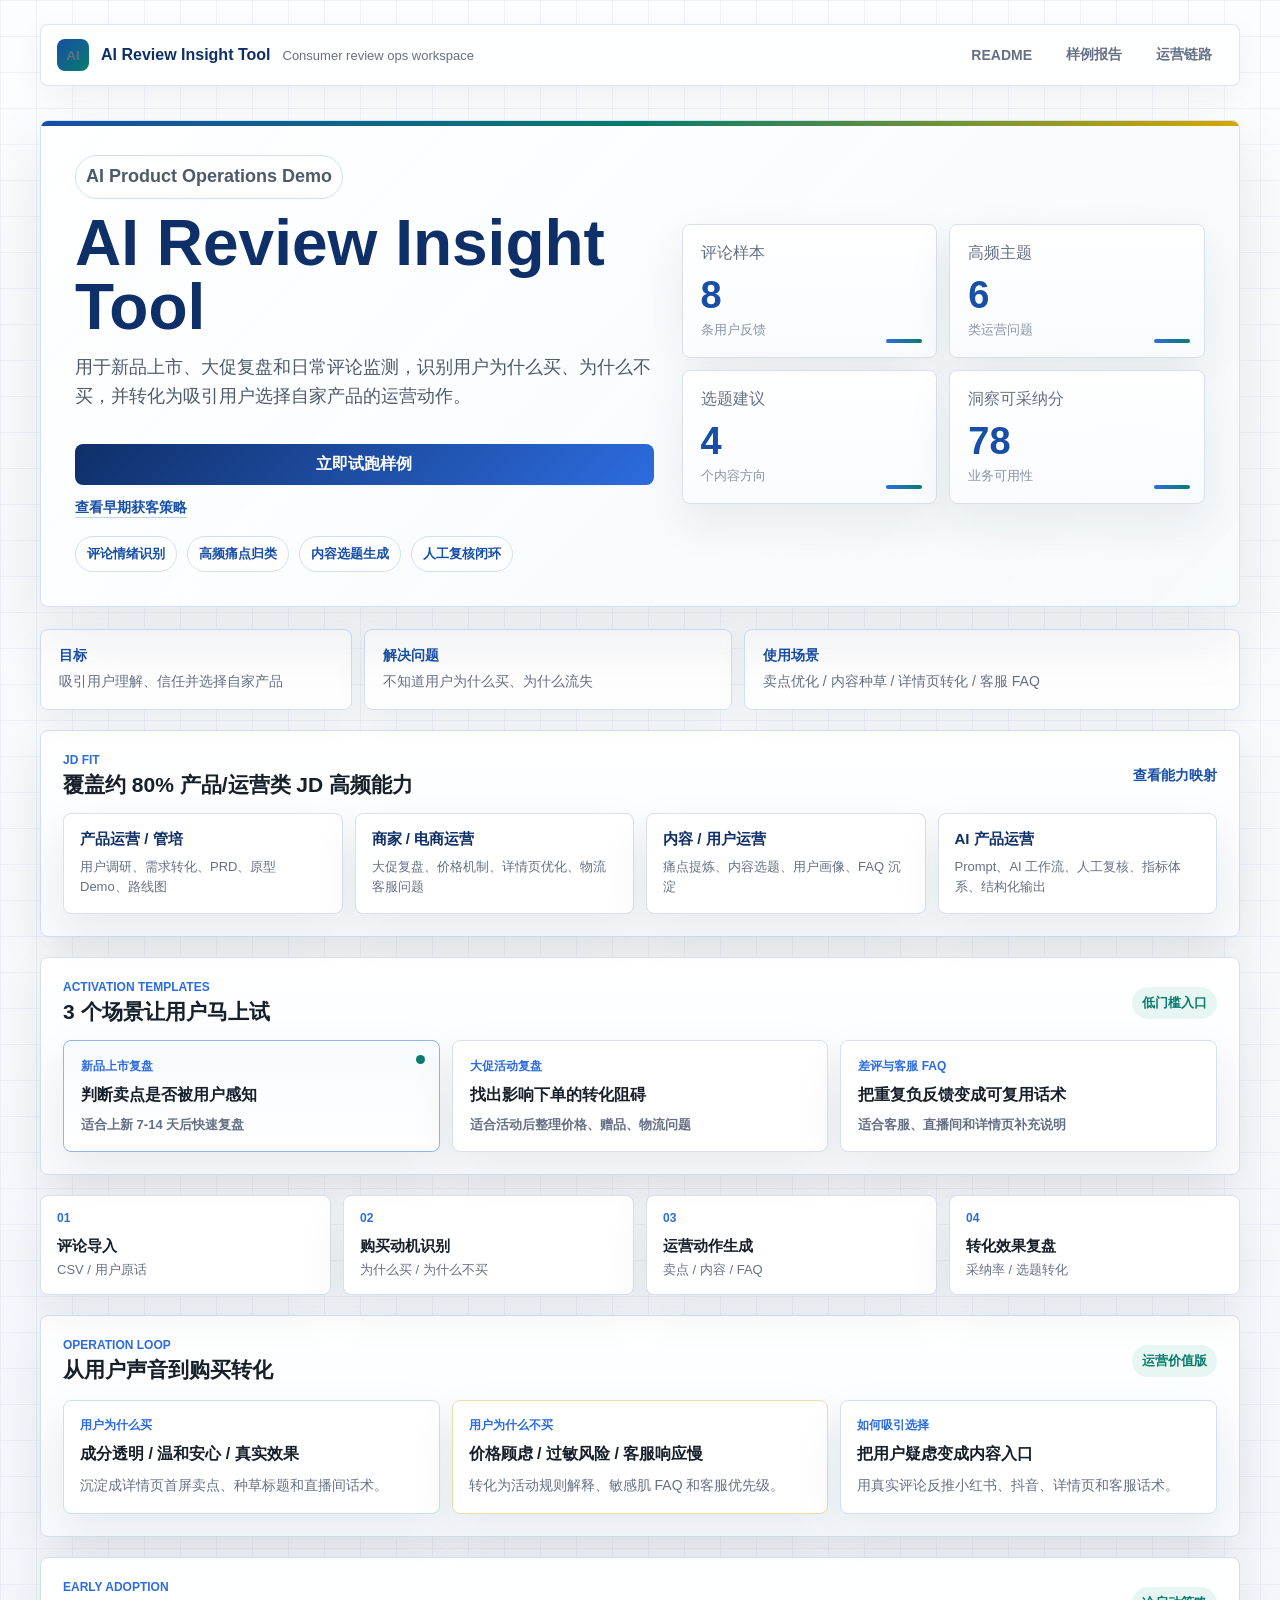
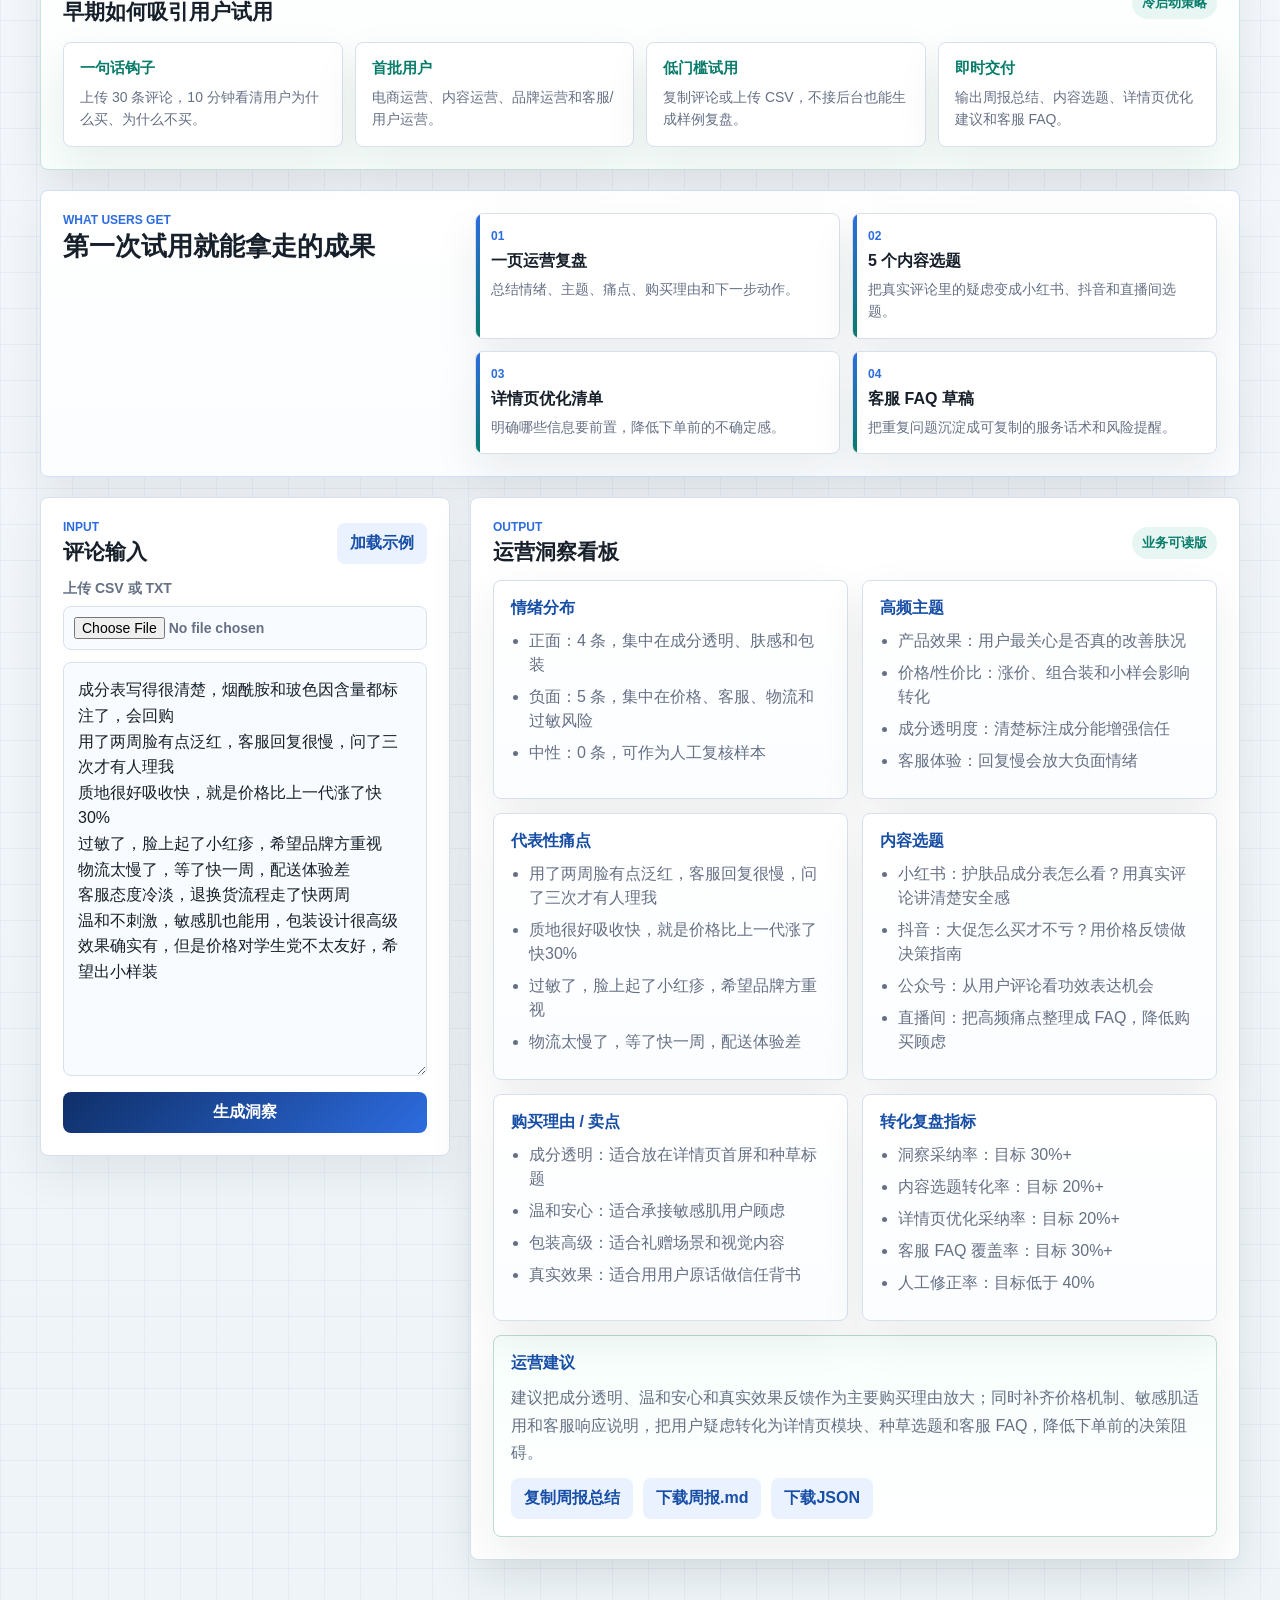
==== commit 92ed23c8: "Add JD coverage mapping" ====
--- a/docs/index.html
+++ b/docs/index.html
@@ -49,6 +49,22 @@
         <div><strong>目标</strong><span>吸引用户理解、信任并选择自家产品</span></div>
         <div><strong>解决问题</strong><span>不知道用户为什么买、为什么流失</span></div>
         <div><strong>使用场景</strong><span>卖点优化 / 内容种草 / 详情页转化 / 客服 FAQ</span></div>
+      </section>
+
+      <section class="jd-fit">
+        <div class="panel-title">
+          <div>
+            <p class="section-kicker">JD Fit</p>
+            <h2>覆盖约 80% 产品/运营类 JD 高频能力</h2>
+          </div>
+          <a class="text-link" href="jd-coverage.md">查看能力映射</a>
+        </div>
+        <div class="fit-grid">
+          <article><strong>产品运营 / 管培</strong><span>用户调研、需求转化、PRD、原型 Demo、路线图</span></article>
+          <article><strong>商家 / 电商运营</strong><span>大促复盘、价格机制、详情页优化、物流客服问题</span></article>
+          <article><strong>内容 / 用户运营</strong><span>痛点提炼、内容选题、用户画像、FAQ 沉淀</span></article>
+          <article><strong>AI 产品运营</strong><span>Prompt、AI 工作流、人工复核、指标体系、结构化输出</span></article>
+        </div>
       </section>
 
       <section class="template-lab">
--- a/docs/style.css
+++ b/docs/style.css
@@ -222,6 +222,8 @@
 .conversion-grid article,
 .growth-map,
 .growth-grid article,
+.jd-fit,
+.fit-grid article,
 .template-lab,
 .template-card,
 .outcome-wall,
@@ -322,6 +324,49 @@
   padding: 22px;
   background:
     linear-gradient(180deg, #ffffff 0%, #f9fbff 100%);
+}
+
+.jd-fit {
+  margin-bottom: 20px;
+  padding: 22px;
+  border-color: #cfe0f8;
+  background:
+    linear-gradient(180deg, #ffffff 0%, #f8fbff 100%);
+}
+
+.text-link {
+  color: var(--blue);
+  font-size: 14px;
+  font-weight: 800;
+  text-decoration: none;
+}
+
+.fit-grid {
+  display: grid;
+  grid-template-columns: repeat(4, 1fr);
+  gap: 12px;
+}
+
+.fit-grid article {
+  padding: 16px;
+  background: #ffffff;
+}
+
+.fit-grid strong,
+.fit-grid span {
+  display: block;
+}
+
+.fit-grid strong {
+  margin-bottom: 8px;
+  color: var(--blue-3);
+  font-size: 15px;
+}
+
+.fit-grid span {
+  color: var(--muted);
+  font-size: 13px;
+  line-height: 1.55;
 }
 
 .template-grid {
@@ -723,6 +768,7 @@
   .grid,
   .workflow,
   .scenario-strip,
+  .fit-grid,
   .template-grid,
   .conversion-grid,
   .growth-grid,
